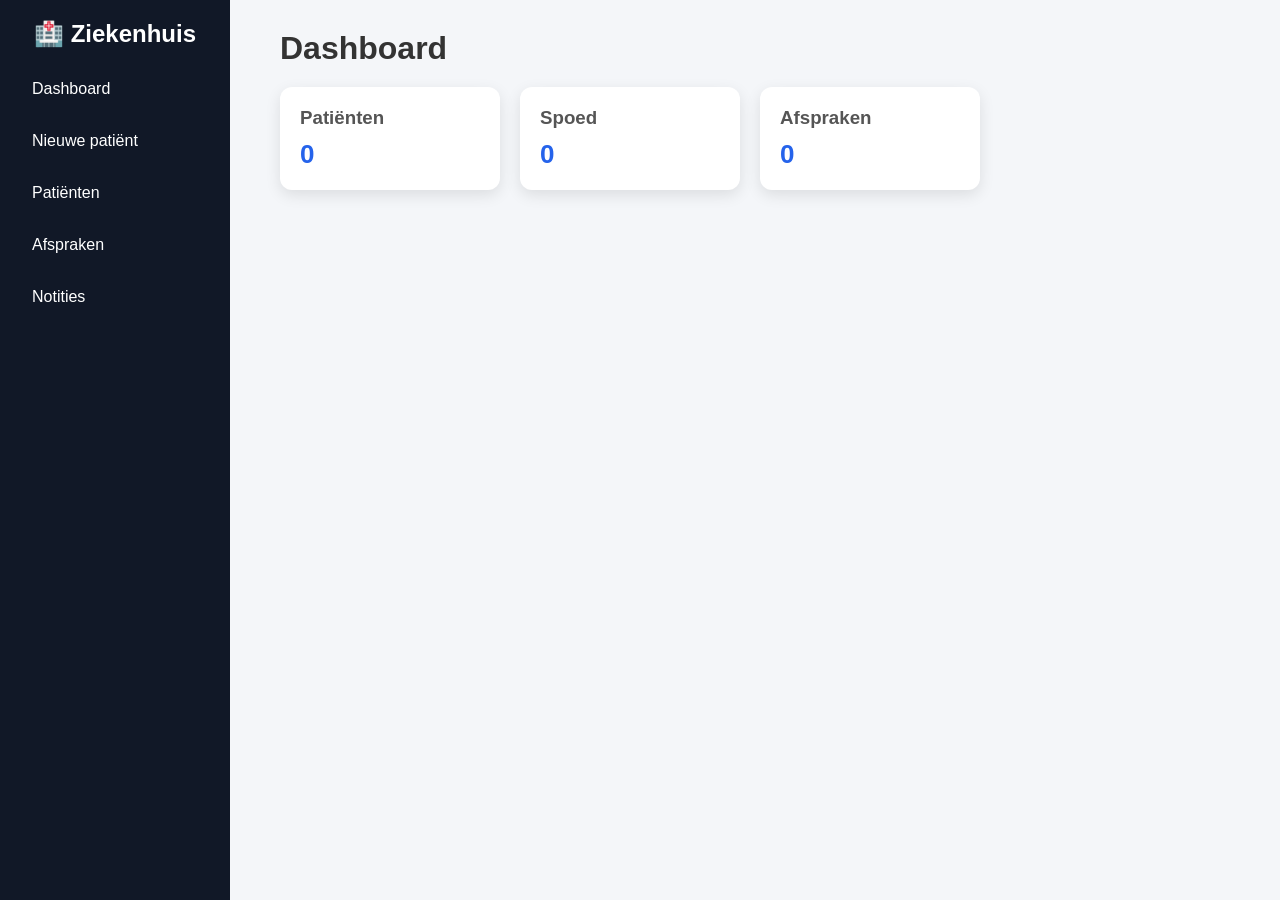
==== dashboard.html @ 3dfe484e "Update dashboard.html" ====
<!DOCTYPE html>
<html lang="nl">
<head>
<meta charset="UTF-8">
<title>Ziekenhuis Systeem</title>
<link rel="stylesheet" href="css/style.css">
</head>

<body>

<div class="sidebar">
<h2>🏥 Ziekenhuis</h2>

<a onclick="show('dashboard')">Dashboard</a>
<a onclick="show('patient')">Nieuwe patiënt</a>
<a onclick="show('lijst')">Patiënten</a>
<a onclick="show('afspraak')">Afspraken</a>
<a onclick="show('notities')">Notities</a>

</div>

<div class="content">

<!-- DASHBOARD -->
<div id="dashboard" class="section">
<h1>Dashboard</h1>

<div class="cards">
<div class="card"><h3>Patiënten</h3><p id="pCount">0</p></div>
<div class="card"><h3>Spoed</h3><p id="sCount">0</p></div>
<div class="card"><h3>Afspraken</h3><p id="aCount">0</p></div>
</div>
</div>

<!-- NIEUWE PATIENT -->
<div id="patient" class="section" style="display:none;">
<h1>Nieuwe patiënt</h1>

<input id="naam" placeholder="Naam"><br><br>
<input id="leeftijd" type="number" placeholder="Leeftijd"><br><br>
<input id="aandoening" placeholder="Aandoening"><br><br>
<input id="medicatie" placeholder="Medicatie"><br><br>
<input id="verzekering" placeholder="Verzekering"><br><br>

<button onclick="addPatient()">Opslaan</button>

</div>

<!-- PATIENT LIJST -->
<div id="lijst" class="section" style="display:none;">
<h1>Patiënten</h1>

<table id="table">
<tr>
<th>Naam</th>
<th>Leeftijd</th>
<th>Aandoening</th>
<th>Medicatie</th>
<th>Verzekering</th>
<th>Spoed</th>
</tr>
</table>

</div>

<!-- AFSPRAKEN -->
<div id="afspraak" class="section" style="display:none;">
<h1>Afspraken</h1>

<input id="aNaam" placeholder="Naam patiënt"><br><br>

<select id="aType">
<option>Normaal</option>
<option>Dringend</option>
</select><br><br>

<input id="aTijd" placeholder="Tijd bv 14:00"><br><br>

<button onclick="addAfspraak()">Toevoegen</button>

<ul id="aList"></ul>

</div>

<!-- NOTITIES -->
<div id="notities" class="section" style="display:none;">
<h1>Dokter Notities</h1>

<textarea id="note" placeholder="Schrijf hier..." style="width:100%;height:100px;"></textarea><br><br>

<button onclick="saveNote()">Opslaan</button>

<ul id="noteList"></ul>

</div>

</div>

<script src="js/app.js"></script>

</body>
</html>
---- css/style.css ----
/* RESET */
*{
margin:0;
padding:0;
box-sizing:border-box;
}

/* BODY */
body{
font-family:Segoe UI, Arial, sans-serif;
background:#f4f6f9;
color:#333;
}

/* ================= LOGIN ================= */

.login-body{
display:flex;
justify-content:center;
align-items:center;
height:100vh;
background:linear-gradient(135deg,#1e293b,#2563eb);
}

.login-container{
background:white;
padding:40px;
border-radius:12px;
box-shadow:0 10px 30px rgba(0,0,0,0.2);
width:320px;
text-align:center;
}

.login-container h1{
margin-bottom:20px;
}

.login-container input{
width:100%;
padding:12px;
margin:10px 0;
border:1px solid #ccc;
border-radius:6px;
font-size:14px;
}

.login-container input:focus{
outline:none;
border-color:#2563eb;
}

/* BUTTON */

button{
background:#2563eb;
color:white;
border:none;
padding:12px;
width:100%;
border-radius:6px;
cursor:pointer;
font-size:16px;
transition:0.3s;
}

button:hover{
background:#1e40af;
}

/* ================= SIDEBAR ================= */

.sidebar{
position:fixed;
width:230px;
height:100%;
background:#111827;
color:white;
padding:20px;
}

/* LOGO */

.logo{
width:120px;
display:block;
margin:0 auto 20px auto;
}

/* TITEL */

.sidebar h2{
text-align:center;
margin-bottom:20px;
}

/* LINKS */

.sidebar a{
display:block;
color:white;
padding:12px;
margin-top:10px;
text-decoration:none;
border-radius:6px;
transition:0.3s;
}

.sidebar a:hover{
background:#2563eb;
}

/* ================= CONTENT ================= */

.content{
margin-left:250px;
padding:30px;
}

/* TITELS */

h1{
margin-bottom:20px;
}

/* ================= CARDS ================= */

.cards{
display:flex;
gap:20px;
flex-wrap:wrap;
}

.card{
background:white;
padding:20px;
border-radius:12px;
box-shadow:0 5px 15px rgba(0,0,0,0.1);
width:220px;
transition:0.3s;
}

.card:hover{
transform:translateY(-5px);
}

.card h3{
color:#555;
margin-bottom:10px;
}

.card p{
font-size:26px;
font-weight:bold;
color:#2563eb;
}

/* ================= TABLE ================= */

table{
width:100%;
border-collapse:collapse;
background:white;
border-radius:10px;
overflow:hidden;
box-shadow:0 5px 15px rgba(0,0,0,0.1);
}

th{
background:#2563eb;
color:white;
padding:12px;
text-align:left;
}

td{
padding:12px;
border-bottom:1px solid #eee;
}

tr:hover{
background:#f1f5f9;
}

/* ================= LIJST ================= */

ul{
background:white;
padding:20px;
border-radius:10px;
box-shadow:0 5px 15px rgba(0,0,0,0.1);
}

ul li{
margin-bottom:10px;
}

/* ================= FORM ================= */

input, textarea{
font-family:inherit;
}

/* ================= RESPONSIVE ================= */

@media(max-width:768px){

.sidebar{
width:100%;
height:auto;
position:relative;
}

.content{
margin-left:0;
}

.cards{
flex-direction:column;
}

}
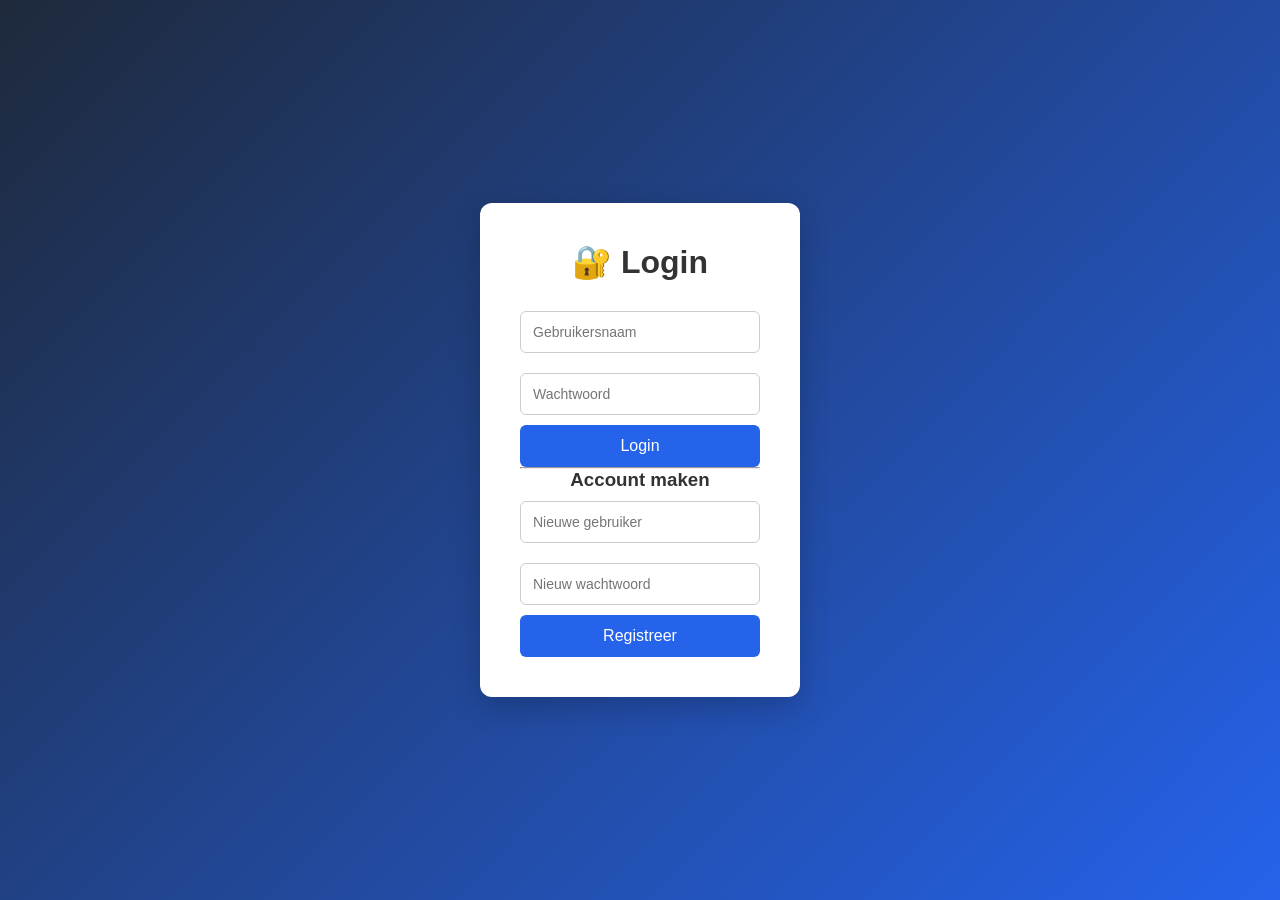
==== commit 666b5b2f: "Update dashboard.html" ====
--- a/dashboard.html
+++ b/dashboard.html
@@ -40,7 +40,9 @@
 <input id="leeftijd" type="number" placeholder="Leeftijd"><br><br>
 <input id="aandoening" placeholder="Aandoening"><br><br>
 <input id="medicatie" placeholder="Medicatie"><br><br>
-<input id="verzekering" placeholder="Verzekering"><br><br>
+<input id="verzekeringnummer" placeholder="Verzekeringnummer"><br><br>
+<input id="kamernummer ZH" placeholder="kamernummer ZH"><br><br>
+
 
 <button onclick="addPatient()">Opslaan</button>
 
@@ -71,7 +73,7 @@
 
 <select id="aType">
 <option>Normaal</option>
-<option>Dringend</option>
+<option>spoed</option>
 </select><br><br>
 
 <input id="aTijd" placeholder="Tijd bv 14:00"><br><br>
@@ -100,3 +102,4 @@
 
 </body>
 </html>
+<button onclick="logout()" style="float:right;">Logout</button>
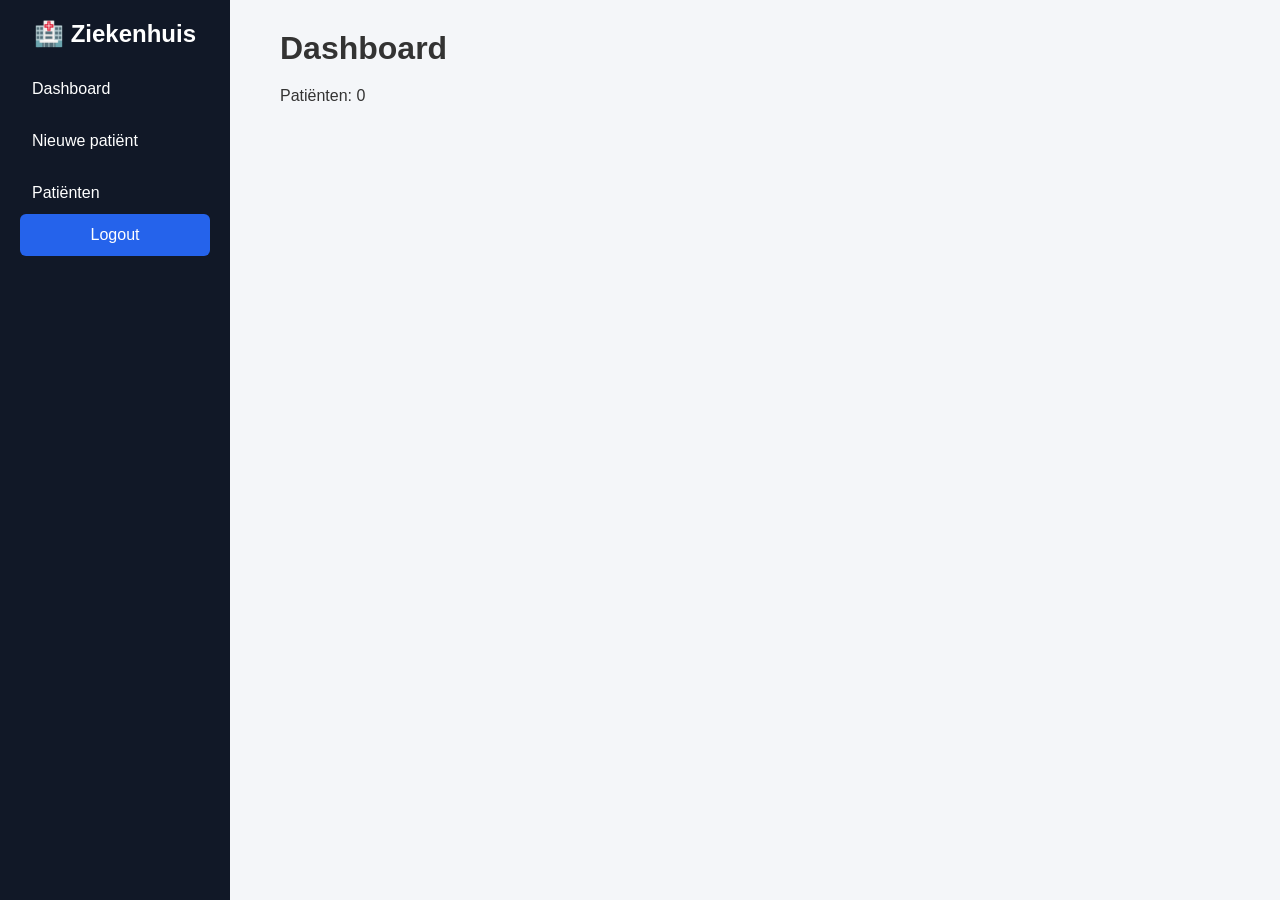
==== commit e3f8367b: "Update dashboard.html" ====
--- a/dashboard.html
+++ b/dashboard.html
@@ -2,7 +2,7 @@
 <html lang="nl">
 <head>
 <meta charset="UTF-8">
-<title>Ziekenhuis Systeem</title>
+<title>Dashboard</title>
 <link rel="stylesheet" href="css/style.css">
 </head>
 
@@ -12,94 +12,42 @@
 <h2>🏥 Ziekenhuis</h2>
 
 <a onclick="show('dashboard')">Dashboard</a>
-<a onclick="show('patient')">Nieuwe patiënt</a>
-<a onclick="show('lijst')">Patiënten</a>
-<a onclick="show('afspraak')">Afspraken</a>
-<a onclick="show('notities')">Notities</a>
+<a onclick="show('add')">Nieuwe patiënt</a>
+<a onclick="show('list')">Patiënten</a>
+
+<button onclick="logout()">Logout</button>
 
 </div>
 
 <div class="content">
 
-<!-- DASHBOARD -->
 <div id="dashboard" class="section">
 <h1>Dashboard</h1>
-
-<div class="cards">
-<div class="card"><h3>Patiënten</h3><p id="pCount">0</p></div>
-<div class="card"><h3>Spoed</h3><p id="sCount">0</p></div>
-<div class="card"><h3>Afspraken</h3><p id="aCount">0</p></div>
-</div>
+<p>Patiënten: <span id="count">0</span></p>
 </div>
 
-<!-- NIEUWE PATIENT -->
-<div id="patient" class="section" style="display:none;">
+<div id="add" class="section" style="display:none;">
 <h1>Nieuwe patiënt</h1>
 
 <input id="naam" placeholder="Naam"><br><br>
-<input id="leeftijd" type="number" placeholder="Leeftijd"><br><br>
+<input id="leeftijd" placeholder="Leeftijd"><br><br>
 <input id="aandoening" placeholder="Aandoening"><br><br>
 <input id="medicatie" placeholder="Medicatie"><br><br>
-<input id="verzekeringnummer" placeholder="Verzekeringnummer"><br><br>
-<input id="kamernummer ZH" placeholder="kamernummer ZH"><br><br>
-
+<input id="verzekering" placeholder="Verzekering"><br><br>
 
 <button onclick="addPatient()">Opslaan</button>
-
 </div>
 
-<!-- PATIENT LIJST -->
-<div id="lijst" class="section" style="display:none;">
+<div id="list" class="section" style="display:none;">
 <h1>Patiënten</h1>
 
-<table id="table">
-<tr>
-<th>Naam</th>
-<th>Leeftijd</th>
-<th>Aandoening</th>
-<th>Medicatie</th>
-<th>Verzekering</th>
-<th>Spoed</th>
-</tr>
-</table>
-
-</div>
-
-<!-- AFSPRAKEN -->
-<div id="afspraak" class="section" style="display:none;">
-<h1>Afspraken</h1>
-
-<input id="aNaam" placeholder="Naam patiënt"><br><br>
-
-<select id="aType">
-<option>Normaal</option>
-<option>spoed</option>
-</select><br><br>
-
-<input id="aTijd" placeholder="Tijd bv 14:00"><br><br>
-
-<button onclick="addAfspraak()">Toevoegen</button>
-
-<ul id="aList"></ul>
-
-</div>
-
-<!-- NOTITIES -->
-<div id="notities" class="section" style="display:none;">
-<h1>Dokter Notities</h1>
-
-<textarea id="note" placeholder="Schrijf hier..." style="width:100%;height:100px;"></textarea><br><br>
-
-<button onclick="saveNote()">Opslaan</button>
-
-<ul id="noteList"></ul>
+<table id="table"></table>
 
 </div>
 
 </div>
 
-<script src="js/app.js"></script>
+<script type="module" src="js/app.js"></script>
 
 </body>
 </html>
-<button onclick="logout()" style="float:right;">Logout</button>
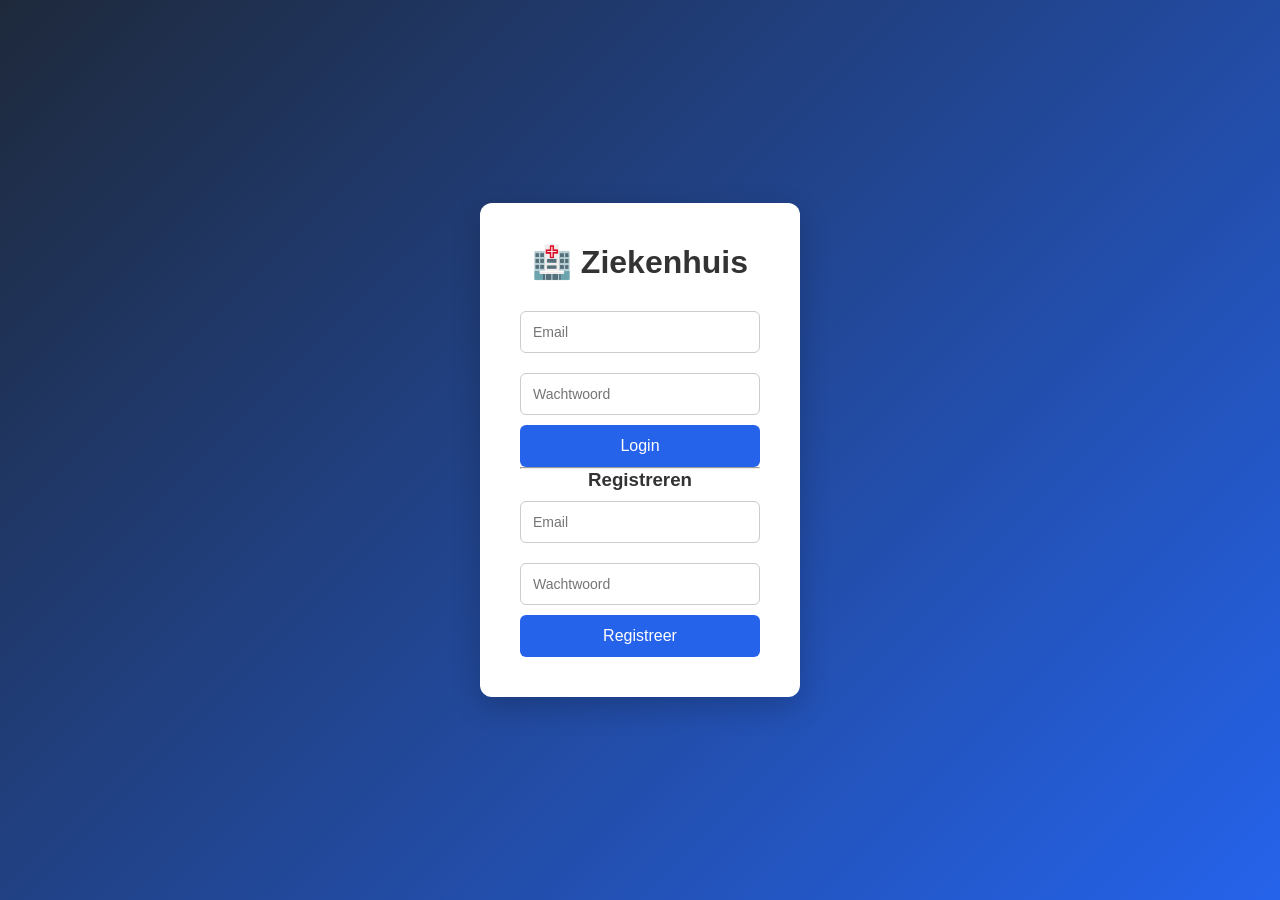
==== commit de835c6f: "Update dashboard.html" ====
--- a/dashboard.html
+++ b/dashboard.html
@@ -13,7 +13,8 @@
 
 <a onclick="show('dashboard')">Dashboard</a>
 <a onclick="show('add')">Nieuwe patiënt</a>
-<a onclick="show('list')">Patiënten</a>
+<a onclick="show('patients')">Patiënten</a>
+<a onclick="show('appointments')">Afspraken</a>
 
 <button onclick="logout()">Logout</button>
 
@@ -21,27 +22,52 @@
 
 <div class="content">
 
+<!-- DASHBOARD -->
 <div id="dashboard" class="section">
 <h1>Dashboard</h1>
-<p>Patiënten: <span id="count">0</span></p>
+
+<div class="cards">
+<div class="card">Patiënten: <span id="pCount">0</span></div>
+<div class="card">Spoed: <span id="sCount">0</span></div>
+</div>
 </div>
 
+<!-- PATIENT TOEVOEGEN -->
 <div id="add" class="section" style="display:none;">
 <h1>Nieuwe patiënt</h1>
 
-<input id="naam" placeholder="Naam"><br><br>
-<input id="leeftijd" placeholder="Leeftijd"><br><br>
-<input id="aandoening" placeholder="Aandoening"><br><br>
-<input id="medicatie" placeholder="Medicatie"><br><br>
-<input id="verzekering" placeholder="Verzekering"><br><br>
+<input id="naam" placeholder="Naam"><br>
+<input id="leeftijd" placeholder="Leeftijd"><br>
+<input id="aandoening" placeholder="Aandoening"><br>
+<input id="medicatie" placeholder="Medicatie"><br>
+<input id="verzekering" placeholder="Verzekering"><br>
 
 <button onclick="addPatient()">Opslaan</button>
 </div>
 
-<div id="list" class="section" style="display:none;">
-<h1>Patiënten</h1>
+<!-- PATIENTEN -->
+<div id="patients" class="section" style="display:none;">
+
+<input id="search" placeholder="Zoek..." onkeyup="search()"><br><br>
 
 <table id="table"></table>
+
+</div>
+
+<!-- AFSPRAKEN -->
+<div id="appointments" class="section" style="display:none;">
+
+<input id="aNaam" placeholder="Naam"><br>
+<input id="aTijd" placeholder="Tijd"><br>
+
+<select id="aType">
+<option>Normaal</option>
+<option>Dringend</option>
+</select>
+
+<button onclick="addAppointment()">Toevoegen</button>
+
+<ul id="aList"></ul>
 
 </div>
 
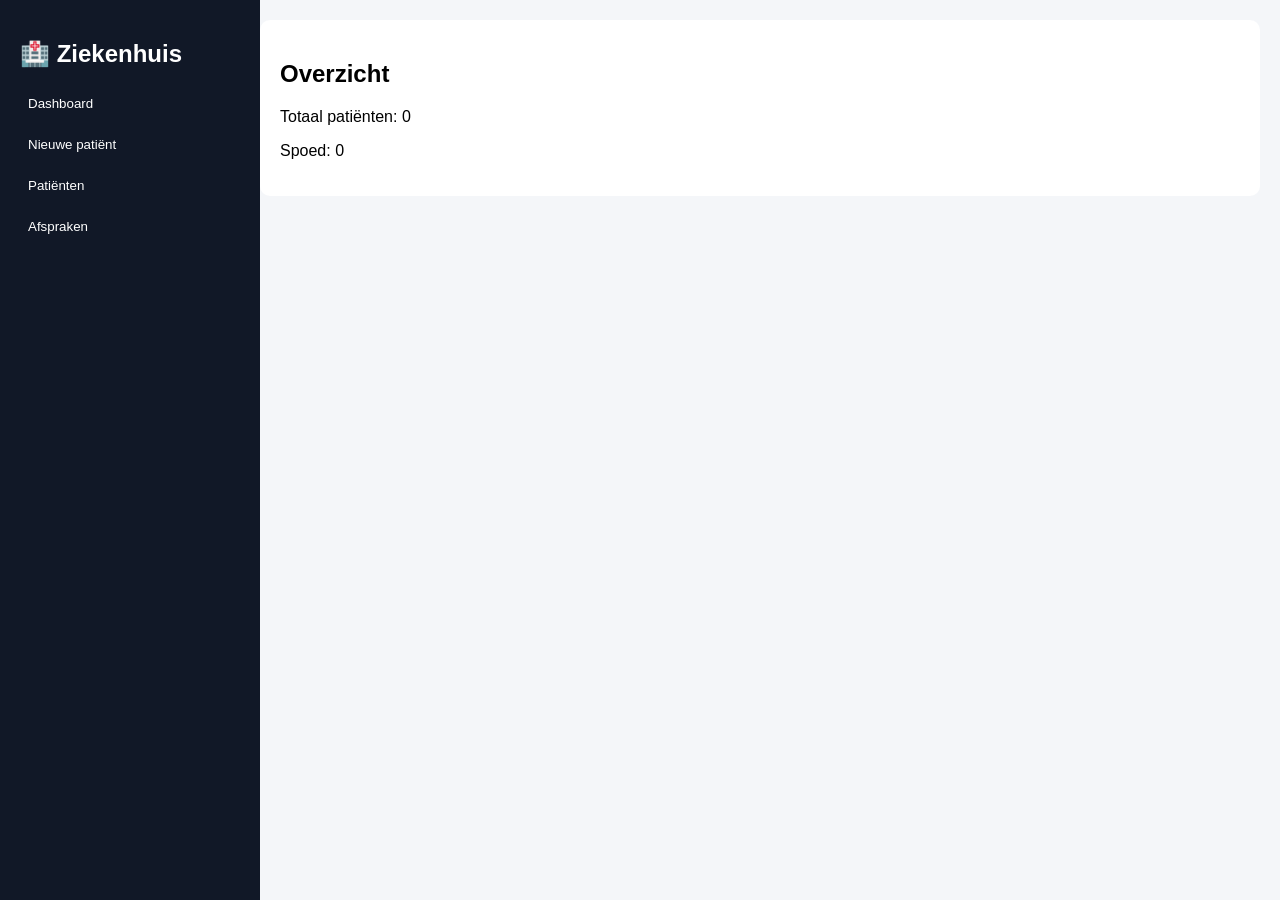
==== commit ee25904e: "Update dashboard.html" ====
--- a/dashboard.html
+++ b/dashboard.html
@@ -2,7 +2,7 @@
 <html lang="nl">
 <head>
 <meta charset="UTF-8">
-<title>Dashboard</title>
+<title>Ziekenhuis Dashboard</title>
 <link rel="stylesheet" href="css/style.css">
 </head>
 
@@ -11,69 +11,64 @@
 <div class="sidebar">
 <h2>🏥 Ziekenhuis</h2>
 
-<a onclick="show('dashboard')">Dashboard</a>
-<a onclick="show('add')">Nieuwe patiënt</a>
-<a onclick="show('patients')">Patiënten</a>
-<a onclick="show('appointments')">Afspraken</a>
-
-<button onclick="logout()">Logout</button>
+<button onclick="show('dash')">Dashboard</button>
+<button onclick="show('add')">Nieuwe patiënt</button>
+<button onclick="show('list')">Patiënten</button>
+<button onclick="show('afspraak')">Afspraken</button>
 
 </div>
 
 <div class="content">
 
 <!-- DASHBOARD -->
-<div id="dashboard" class="section">
-<h1>Dashboard</h1>
-
-<div class="cards">
-<div class="card">Patiënten: <span id="pCount">0</span></div>
-<div class="card">Spoed: <span id="sCount">0</span></div>
-</div>
+<div id="dash" class="card">
+<h2>Overzicht</h2>
+<p>Totaal patiënten: <span id="count">0</span></p>
+<p>Spoed: <span id="spoed">0</span></p>
 </div>
 
-<!-- PATIENT TOEVOEGEN -->
-<div id="add" class="section" style="display:none;">
-<h1>Nieuwe patiënt</h1>
+<!-- ADD -->
+<div id="add" class="card" style="display:none;">
+<h2>Nieuwe patiënt</h2>
 
-<input id="naam" placeholder="Naam"><br>
-<input id="leeftijd" placeholder="Leeftijd"><br>
-<input id="aandoening" placeholder="Aandoening"><br>
-<input id="medicatie" placeholder="Medicatie"><br>
-<input id="verzekering" placeholder="Verzekering"><br>
+<input id="naam" placeholder="Naam">
+<input id="leeftijd" placeholder="Leeftijd">
+<input id="aandoening" placeholder="Aandoening">
+<input id="medicatie" placeholder="Medicatie">
+<input id="verzekering" placeholder="Verzekering">
 
-<button onclick="addPatient()">Opslaan</button>
+<button onclick="add()">Opslaan</button>
 </div>
 
-<!-- PATIENTEN -->
-<div id="patients" class="section" style="display:none;">
-
-<input id="search" placeholder="Zoek..." onkeyup="search()"><br><br>
+<!-- LIST -->
+<div id="list" class="card" style="display:none;">
+<h2>Patiënten</h2>
 
 <table id="table"></table>
 
 </div>
 
 <!-- AFSPRAKEN -->
-<div id="appointments" class="section" style="display:none;">
+<div id="afspraak" class="card" style="display:none;">
+<h2>Afspraken</h2>
 
-<input id="aNaam" placeholder="Naam"><br>
-<input id="aTijd" placeholder="Tijd"><br>
+<input id="aNaam" placeholder="Naam">
+<input id="aDatum" placeholder="Datum">
 
 <select id="aType">
 <option>Normaal</option>
 <option>Dringend</option>
+<option>Spoed</option>
 </select>
 
-<button onclick="addAppointment()">Toevoegen</button>
+<button onclick="addAfspraak()">Toevoegen</button>
 
-<ul id="aList"></ul>
-
+<ul id="lijst"></ul>
 </div>
 
 </div>
 
-<script type="module" src="js/app.js"></script>
+<script src="js/app.js"></script>
 
 </body>
 </html>
--- a/css/style.css
+++ b/css/style.css
@@ -1,221 +1,30 @@
-/* RESET */
-*{
-margin:0;
-padding:0;
-box-sizing:border-box;
-}
-
-/* BODY */
-body{
-font-family:Segoe UI, Arial, sans-serif;
-background:#f4f6f9;
-color:#333;
-}
-
-/* ================= LOGIN ================= */
+body{margin:0;font-family:Arial;background:#f4f6f9;}
 
 .login-body{
-display:flex;
-justify-content:center;
-align-items:center;
-height:100vh;
-background:linear-gradient(135deg,#1e293b,#2563eb);
+display:flex;justify-content:center;align-items:center;height:100vh;
+background:#1e293b;
 }
 
 .login-container{
-background:white;
-padding:40px;
-border-radius:12px;
-box-shadow:0 10px 30px rgba(0,0,0,0.2);
-width:320px;
-text-align:center;
+background:white;padding:30px;border-radius:10px;width:300px;text-align:center;
 }
 
-.login-container h1{
-margin-bottom:20px;
+input{width:100%;padding:10px;margin:8px 0;}
+
+.sidebar{
+width:220px;height:100%;position:fixed;background:#111827;color:white;padding:20px;
 }
 
-.login-container input{
-width:100%;
-padding:12px;
-margin:10px 0;
-border:1px solid #ccc;
-border-radius:6px;
-font-size:14px;
+.sidebar a, .sidebar button{
+display:block;margin:10px 0;color:white;background:none;border:none;cursor:pointer;
 }
 
-.login-container input:focus{
-outline:none;
-border-color:#2563eb;
-}
+.content{margin-left:240px;padding:20px;}
 
-/* BUTTON */
+.cards{display:flex;gap:20px;}
+.card{background:white;padding:20px;border-radius:10px;}
 
-button{
-background:#2563eb;
-color:white;
-border:none;
-padding:12px;
-width:100%;
-border-radius:6px;
-cursor:pointer;
-font-size:16px;
-transition:0.3s;
-}
+table{width:100%;background:white;}
+td,th{padding:10px;border-bottom:1px solid #ccc;}
 
-button:hover{
-background:#1e40af;
-}
-
-/* ================= SIDEBAR ================= */
-
-.sidebar{
-position:fixed;
-width:230px;
-height:100%;
-background:#111827;
-color:white;
-padding:20px;
-}
-
-/* LOGO */
-
-.logo{
-width:120px;
-display:block;
-margin:0 auto 20px auto;
-}
-
-/* TITEL */
-
-.sidebar h2{
-text-align:center;
-margin-bottom:20px;
-}
-
-/* LINKS */
-
-.sidebar a{
-display:block;
-color:white;
-padding:12px;
-margin-top:10px;
-text-decoration:none;
-border-radius:6px;
-transition:0.3s;
-}
-
-.sidebar a:hover{
-background:#2563eb;
-}
-
-/* ================= CONTENT ================= */
-
-.content{
-margin-left:250px;
-padding:30px;
-}
-
-/* TITELS */
-
-h1{
-margin-bottom:20px;
-}
-
-/* ================= CARDS ================= */
-
-.cards{
-display:flex;
-gap:20px;
-flex-wrap:wrap;
-}
-
-.card{
-background:white;
-padding:20px;
-border-radius:12px;
-box-shadow:0 5px 15px rgba(0,0,0,0.1);
-width:220px;
-transition:0.3s;
-}
-
-.card:hover{
-transform:translateY(-5px);
-}
-
-.card h3{
-color:#555;
-margin-bottom:10px;
-}
-
-.card p{
-font-size:26px;
-font-weight:bold;
-color:#2563eb;
-}
-
-/* ================= TABLE ================= */
-
-table{
-width:100%;
-border-collapse:collapse;
-background:white;
-border-radius:10px;
-overflow:hidden;
-box-shadow:0 5px 15px rgba(0,0,0,0.1);
-}
-
-th{
-background:#2563eb;
-color:white;
-padding:12px;
-text-align:left;
-}
-
-td{
-padding:12px;
-border-bottom:1px solid #eee;
-}
-
-tr:hover{
-background:#f1f5f9;
-}
-
-/* ================= LIJST ================= */
-
-ul{
-background:white;
-padding:20px;
-border-radius:10px;
-box-shadow:0 5px 15px rgba(0,0,0,0.1);
-}
-
-ul li{
-margin-bottom:10px;
-}
-
-/* ================= FORM ================= */
-
-input, textarea{
-font-family:inherit;
-}
-
-/* ================= RESPONSIVE ================= */
-
-@media(max-width:768px){
-
-.sidebar{
-width:100%;
-height:auto;
-position:relative;
-}
-
-.content{
-margin-left:0;
-}
-
-.cards{
-flex-direction:column;
-}
-
-}
+button{padding:8px;margin-top:5px;cursor:pointer;}
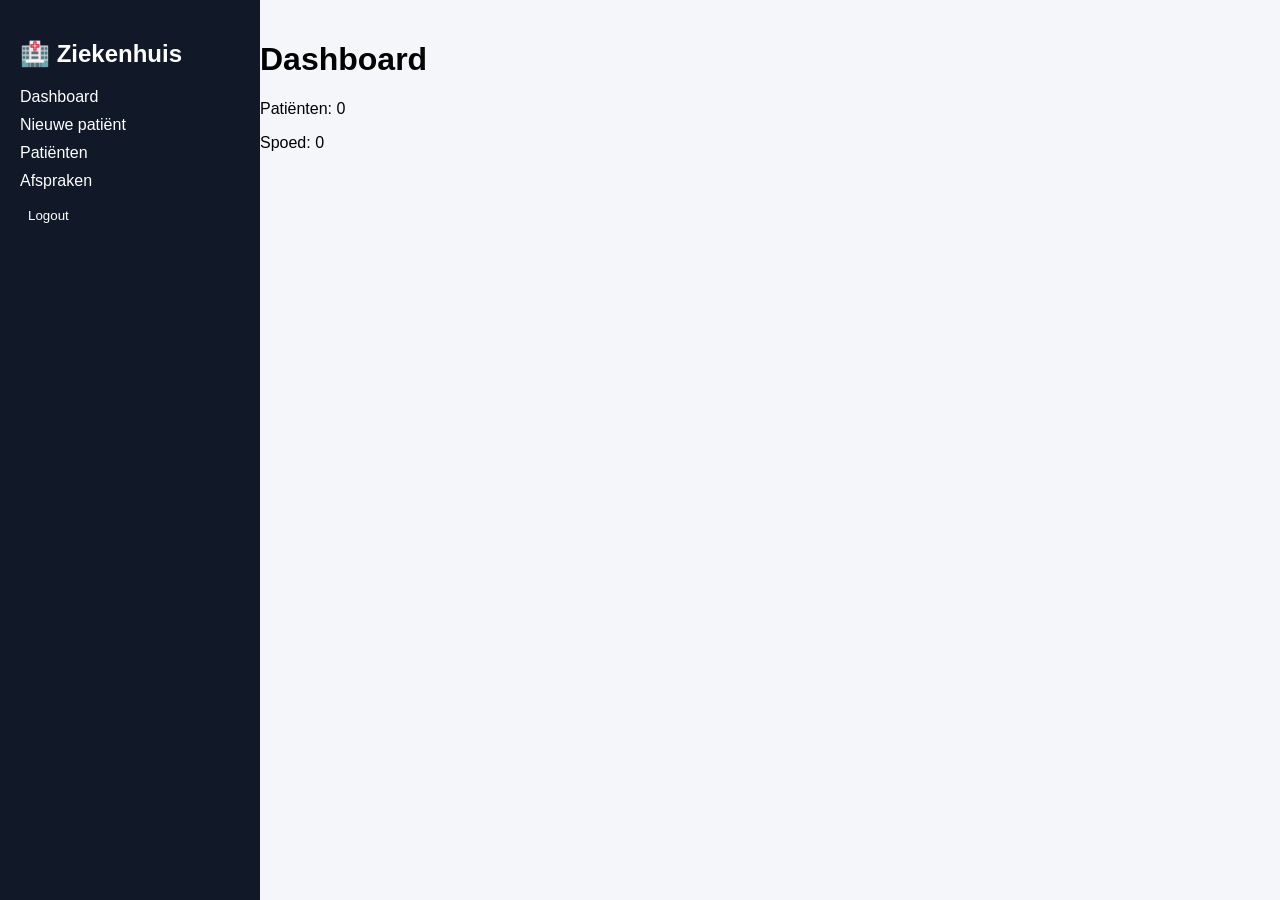
==== commit 45572d22: "Update dashboard.html" ====
--- a/dashboard.html
+++ b/dashboard.html
@@ -2,7 +2,7 @@
 <html lang="nl">
 <head>
 <meta charset="UTF-8">
-<title>Ziekenhuis Dashboard</title>
+<title>Dashboard</title>
 <link rel="stylesheet" href="css/style.css">
 </head>
 
@@ -11,59 +11,57 @@
 <div class="sidebar">
 <h2>🏥 Ziekenhuis</h2>
 
-<button onclick="show('dash')">Dashboard</button>
-<button onclick="show('add')">Nieuwe patiënt</button>
-<button onclick="show('list')">Patiënten</button>
-<button onclick="show('afspraak')">Afspraken</button>
+<a onclick="show('home')">Dashboard</a>
+<a onclick="show('add')">Nieuwe patiënt</a>
+<a onclick="show('list')">Patiënten</a>
+<a onclick="show('appointments')">Afspraken</a>
 
+<button onclick="logout()">Logout</button>
 </div>
 
 <div class="content">
 
-<!-- DASHBOARD -->
-<div id="dash" class="card">
-<h2>Overzicht</h2>
-<p>Totaal patiënten: <span id="count">0</span></p>
-<p>Spoed: <span id="spoed">0</span></p>
+<div id="home" class="section">
+<h1>Dashboard</h1>
+<p>Patiënten: <span id="count">0</span></p>
+<p>Spoed: <span id="spoedCount">0</span></p>
 </div>
 
-<!-- ADD -->
-<div id="add" class="card" style="display:none;">
-<h2>Nieuwe patiënt</h2>
+<div id="add" class="section" style="display:none;">
+<h1>Nieuwe patiënt</h1>
 
-<input id="naam" placeholder="Naam">
-<input id="leeftijd" placeholder="Leeftijd">
-<input id="aandoening" placeholder="Aandoening">
-<input id="medicatie" placeholder="Medicatie">
-<input id="verzekering" placeholder="Verzekering">
+<input id="naam" placeholder="Naam"><br>
+<input id="leeftijd" placeholder="Leeftijd"><br>
+<input id="aandoening" placeholder="Aandoening"><br>
+<input id="medicatie" placeholder="Medicatie"><br>
 
-<button onclick="add()">Opslaan</button>
+<button onclick="addPatient()">Opslaan</button>
 </div>
 
-<!-- LIST -->
-<div id="list" class="card" style="display:none;">
-<h2>Patiënten</h2>
+<div id="list" class="section" style="display:none;">
+<h1>Patiënten</h1>
 
-<table id="table"></table>
-
+<table id="table">
+<tr>
+<th>Naam</th><th>Leeftijd</th><th>Aandoening</th><th>Medicatie</th><th>Spoed</th>
+</tr>
+</table>
 </div>
 
-<!-- AFSPRAKEN -->
-<div id="afspraak" class="card" style="display:none;">
-<h2>Afspraken</h2>
+<div id="appointments" class="section" style="display:none;">
+<h1>Afspraken</h1>
 
 <input id="aNaam" placeholder="Naam">
-<input id="aDatum" placeholder="Datum">
+<input id="aTijd" placeholder="Tijd">
 
 <select id="aType">
 <option>Normaal</option>
 <option>Dringend</option>
-<option>Spoed</option>
 </select>
 
 <button onclick="addAfspraak()">Toevoegen</button>
 
-<ul id="lijst"></ul>
+<ul id="aList"></ul>
 </div>
 
 </div>
